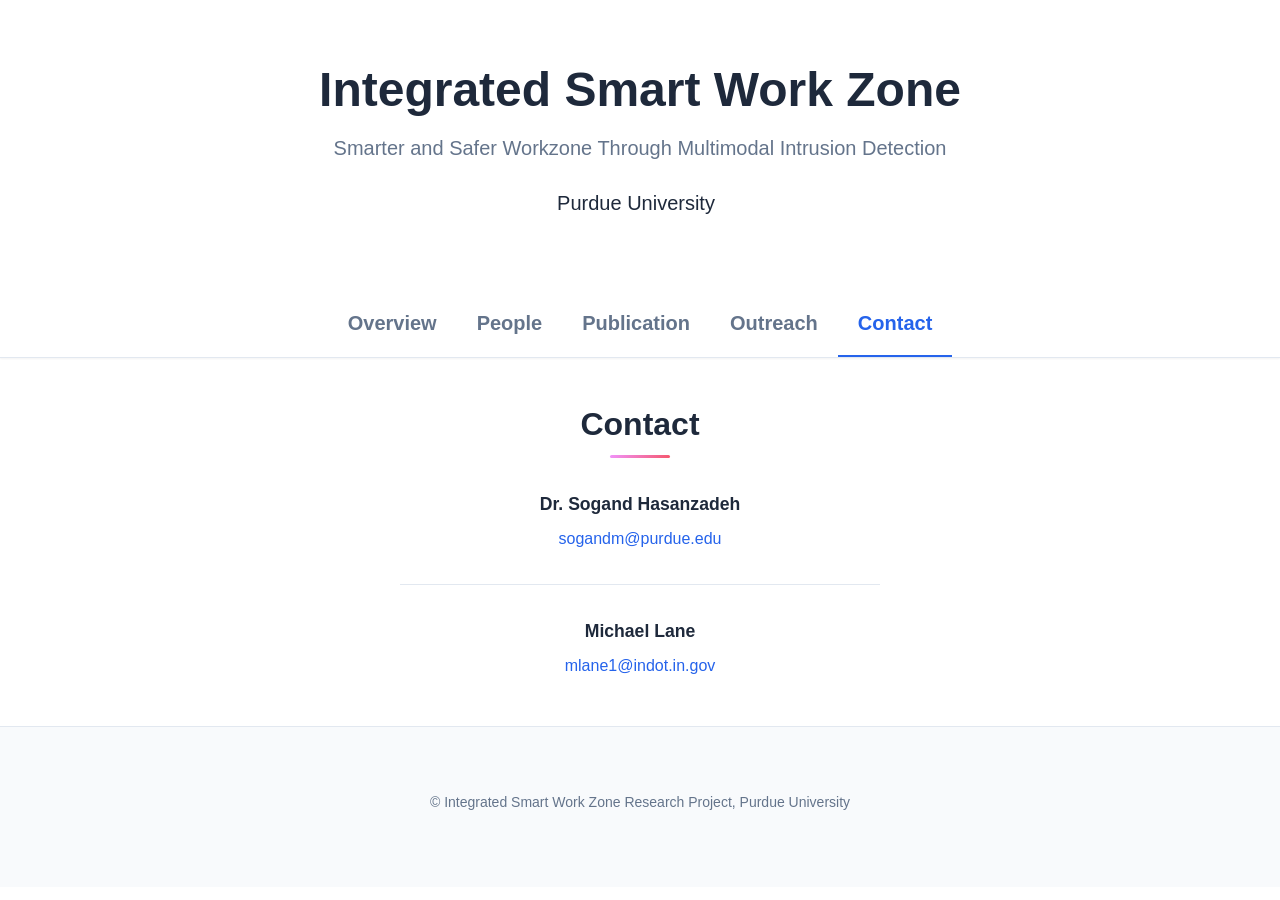
==== contact.html @ 28412de2 "Build the first draft; added overview, people, outreach, and contacts." ====
<!DOCTYPE html>
<html lang="en">
<head>
  <meta charset="utf-8">
  <meta name="description" content="Integrated Smart Work Zone — contact information.">
  <meta name="viewport" content="width=device-width, initial-scale=1">

  <title>Integrated Smart Work Zone | Contact</title>

  <link href="https://fonts.googleapis.com/css?family=Google+Sans|Noto+Sans|Castoro" rel="stylesheet">
  <link rel="stylesheet" href="./static/css/bulma.min.css">
  <link rel="stylesheet" href="./static/css/index.css">
</head>

<body>

  <section class="hero publication-header">
    <div class="hero-body">
      <div class="container is-max-desktop">
        <div class="columns is-centered">
          <div class="column has-text-centered">
            <h1 class="title is-1 publication-title">Integrated Smart Work Zone</h1>
            <p class="project-tagline is-size-5">Smarter and Safer Workzone Through Multimodal Intrusion Detection</p>
            <div class="is-size-5 publication-authors">
              <span class="author-block">Purdue University</span>
            </div>
          </div>
        </div>
      </div>
    </div>
  </section>

  <nav class="site-nav" aria-label="Main navigation">
    <div class="nav-container">
      <div class="tabs is-centered is-medium">
        <ul>
          <li><a href="index.html">Overview</a></li>
          <li><a href="people.html">People</a></li>
          <li><a href="publication.html">Publication</a></li>
          <li><a href="outreach.html">Outreach</a></li>
          <li class="is-active"><a href="contact.html">Contact</a></li>
        </ul>
      </div>
    </div>
  </nav>

  <section class="section page-section">
    <div class="container is-max-desktop">
      <div class="columns is-centered">
        <div class="column is-four-fifths">
          <h2 class="title is-3 has-text-centered">Contact</h2>
          <div class="content contact-list">
            <div class="contact-entry">
              <p class="contact-name">Dr. Sogand Hasanzadeh</p>
              <p><a href="mailto:sogandm@purdue.edu">sogandm@purdue.edu</a></p>
            </div>
            <div class="contact-entry">
              <p class="contact-name">Michael Lane</p>
              <p><a href="mailto:mlane1@indot.in.gov">mlane1@indot.in.gov</a></p>
            </div>
          </div>
        </div>
      </div>
    </div>
  </section>

  <footer class="footer">
    <div class="container is-max-desktop">
      <div class="content has-text-centered footer-copyright">
        <p>&copy; Integrated Smart Work Zone Research Project, Purdue University</p>
      </div>
    </div>
  </footer>

</body>
</html>
---- static/css/index.css ----
/* Modern CSS Variables for consistent theming */
:root {
  --primary-color: #2563eb;
  --primary-hover: #1d4ed8;
  --secondary-color: #64748b;
  --accent-color: #0ea5e9;
  --text-primary: #1e293b;
  --text-secondary: #64748b;
  --text-light: #94a3b8;
  --background-primary: #ffffff;
  --background-secondary: #f8fafc;
  --background-accent: #f1f5f9;
  --border-color: #e2e8f0;
  --shadow-sm: 0 1px 2px 0 rgb(0 0 0 / 0.05);
  --shadow-md: 0 4px 6px -1px rgb(0 0 0 / 0.1), 0 2px 4px -2px rgb(0 0 0 / 0.1);
  --shadow-lg: 0 10px 15px -3px rgb(0 0 0 / 0.1), 0 4px 6px -4px rgb(0 0 0 / 0.1);
  --shadow-xl: 0 20px 25px -5px rgb(0 0 0 / 0.1), 0 8px 10px -6px rgb(0 0 0 / 0.1);
  --gradient-primary: linear-gradient(135deg, #667eea 0%, #764ba2 100%);
  --gradient-accent: linear-gradient(135deg, #f093fb 0%, #f5576c 100%);
  --gradient-subtle: linear-gradient(135deg, #ffecd2 0%, #fcb69f 100%);
  --border-radius: 12px;
  --border-radius-lg: 16px;
  --transition: all 0.3s cubic-bezier(0.4, 0, 0.2, 1);
}

/* Site navigation */
.site-nav {
  background: var(--background-primary);
  border-bottom: 1px solid var(--border-color);
  position: sticky;
  top: 0;
  z-index: 100;
  box-shadow: var(--shadow-sm);
}

.site-nav .nav-container {
  max-width: 960px;
  margin: 0 auto;
  padding: 0 1.5rem;
}

.site-nav .tabs {
  margin-bottom: 0;
}

.site-nav .tabs ul {
  border-bottom: none;
  flex-wrap: wrap;
  justify-content: center;
}

.site-nav .tabs li {
  margin: 0;
}

.site-nav .tabs a {
  border-bottom: 3px solid transparent;
  color: var(--text-secondary);
  font-weight: 600;
  padding: 1rem 1.25rem;
  transition: var(--transition);
}

.site-nav .tabs a:hover {
  background: var(--background-secondary);
  border-bottom-color: var(--border-color);
  color: var(--primary-color);
}

.site-nav .tabs li.is-active a {
  border-bottom-color: var(--primary-color);
  color: var(--primary-color);
}

.page-section {
  padding: 3rem 1.5rem;
}

.overview-video {
  width: 100%;
  border-radius: var(--border-radius-lg);
  box-shadow: var(--shadow-xl);
  margin-top: 2rem;
}

.people-section-title {
  font-family: 'Inter', sans-serif !important;
  font-weight: 700 !important;
  color: var(--text-primary);
  margin: 2.5rem 0 1.5rem !important;
  text-align: center;
}

.people-grid {
  display: grid;
  grid-template-columns: repeat(auto-fill, minmax(160px, 1fr));
  gap: 1.5rem;
  margin-bottom: 1rem;
}

.people-card {
  text-align: center;
}

.people-card img {
  width: 100%;
  aspect-ratio: 4 / 5;
  object-fit: cover;
  border-radius: var(--border-radius);
  box-shadow: var(--shadow-md);
  border: 3px solid #C3982E;
}

.people-card .name {
  margin-top: 0.75rem;
  font-weight: 600;
  color: var(--text-primary);
  font-size: 0.95rem;
  line-height: 1.4;
}

.partners-logos {
  display: flex;
  flex-wrap: wrap;
  justify-content: center;
  align-items: center;
  gap: 2rem;
  margin: 2rem 0;
}

.partners-logos img {
  max-height: 90px;
  max-width: 260px;
  object-fit: contain;
}

.pub-list {
  list-style: none;
  margin: 0;
  padding: 0;
}

.pub-list > li {
  margin-bottom: 2rem;
  padding-bottom: 1.5rem;
  border-bottom: 1px solid var(--border-color);
}

.pub-list > li:last-child {
  border-bottom: none;
}

.pub-list .venue {
  font-weight: 700;
  color: var(--text-primary);
  margin-bottom: 0.5rem;
}

.pub-list .venue-type {
  font-weight: 600;
  text-decoration: underline;
}

.pub-list .entry {
  margin-left: 1.5rem;
  margin-top: 0.75rem;
  color: var(--text-secondary);
  line-height: 1.7;
}

.pub-list .highlight {
  color: #ef4444;
  font-weight: 600;
}

.outreach-list {
  list-style: disc;
  padding-left: 1.5rem;
}

.outreach-list li {
  margin-bottom: 1.5rem;
  color: var(--text-secondary);
  line-height: 1.7;
}

.outreach-list strong {
  color: var(--text-primary);
}

.contact-list {
  max-width: 480px;
  margin: 0 auto;
  text-align: center;
}

.contact-entry {
  margin-bottom: 2rem;
  padding-bottom: 2rem;
  border-bottom: 1px solid var(--border-color);
}

.contact-entry:last-child {
  margin-bottom: 0;
  padding-bottom: 0;
  border-bottom: none;
}

.contact-name {
  font-weight: 700;
  color: var(--text-primary);
  font-size: 1.1rem;
  margin-bottom: 0.5rem !important;
}

.contact-list a {
  color: var(--primary-color);
  text-decoration: none;
  font-weight: 500;
}

.contact-list a:hover {
  color: var(--primary-hover);
  text-decoration: underline;
}

/* Smooth scrolling for better UX */
html {
  scroll-behavior: smooth;
}

body {
  font-family: 'Inter', 'Segoe UI', -apple-system, BlinkMacSystemFont, sans-serif;
  color: var(--text-primary);
  line-height: 1.6;
  font-size: 16px;
  background-color: var(--background-primary);
  -webkit-font-smoothing: antialiased;
  -moz-osx-font-smoothing: grayscale;
}


/* Modern Button Styles */
.button {
  border-radius: var(--border-radius) !important;
  font-weight: 600 !important;
  transition: var(--transition) !important;
  border: 2px solid transparent !important;
  position: relative;
  overflow: hidden;
}

.button.is-dark {
  background: var(--text-primary) !important;
  border: none !important;
  color: white !important;
  box-shadow: var(--shadow-md);
}

.button.is-dark:hover {
  transform: translateY(-2px);
  box-shadow: var(--shadow-lg);
  background: var(--primary-color) !important;
}

.button.is-dark:active {
  transform: translateY(0);
  box-shadow: var(--shadow-md);
}

.footer .icon-link {
    font-size: 25px;
    color: var(--text-secondary);
    transition: var(--transition);
}

.footer .icon-link:hover {
    color: var(--primary-color);
    transform: translateY(-2px);
}

.link-block a {
    margin: 8px 4px;
}

.dnerf {
  font-variant: small-caps;
}


/* Hero Section Modernization */
.hero {
  position: relative;
  overflow: hidden;
}

.hero.is-light {
  background: var(--background-secondary);
  border-top: 1px solid var(--border-color);
  border-bottom: 1px solid var(--border-color);
}

.hero-body {
  padding: 4rem 1.5rem;
}

.teaser .hero-body {
  padding-top: 2rem;
  padding-bottom: 4rem;
}

.teaser {
  font-family: 'Inter', sans-serif;
}


/* Publication Content Styling */
.publication-title {
    font-family: 'Inter', sans-serif !important;
    font-weight: 800 !important;
    color: var(--text-primary) !important;
    margin-bottom: 2rem !important;
    line-height: 1.1 !important;
}

.publication-banner {
  max-height: 70vh;
  border-radius: var(--border-radius-lg);
  overflow: hidden;
  box-shadow: var(--shadow-xl);
  margin: 2rem 0;
}

.publication-banner video {
  position: relative;
  left: auto;
  top: auto;
  transform: none;
  object-fit: cover;
  width: 100%;
  height: 100%;
  border-radius: var(--border-radius-lg);
}

.publication-header .hero-body {
  padding: 4rem 1.5rem 3rem;
}

.project-tagline {
  color: var(--text-secondary);
  font-weight: 500;
  max-width: 720px;
  margin: -1rem auto 1.5rem !important;
  line-height: 1.5;
}

.footer-copyright {
  padding: 1rem 1.5rem 1.5rem;
  color: var(--text-light);
  font-size: 0.875rem;
}

.footer-copyright p {
  margin: 0;
}

@media screen and (max-width: 768px) {
  .project-tagline {
    font-size: 1rem !important;
  }
}

.publication-authors {
    font-family: 'Inter', sans-serif !important;
    font-weight: 500;
    margin-bottom: 1.5rem;
}

.publication-venue {
    color: var(--text-secondary);
    width: fit-content;
    font-weight: 600;
    background: var(--background-accent);
    padding: 0.5rem 1rem;
    border-radius: var(--border-radius);
    margin-top: 1rem;
    display: inline-block;
}

.publication-awards {
    color: #ef4444;
    width: fit-content;
    font-weight: 700;
    background: linear-gradient(135deg, #fef2f2, #fee2e2);
    padding: 0.5rem 1rem;
    border-radius: var(--border-radius);
    border-left: 4px solid #ef4444;
    margin-top: 1rem;
}

.publication-authors a {
   color: var(--primary-color) !important;
   text-decoration: none;
   font-weight: 600;
   transition: var(--transition);
   position: relative;
}

.publication-authors a::after {
    content: '';
    position: absolute;
    width: 0;
    height: 2px;
    bottom: -2px;
    left: 0;
    background: var(--gradient-accent);
    transition: var(--transition);
}

.publication-authors a:hover::after {
    width: 100%;
}

.publication-authors a:hover {
    color: var(--primary-hover) !important;
}

.author-block {
  display: inline-block;
  margin-right: 0.5rem;
}

.publication-banner img {
  border-radius: var(--border-radius-lg);
  box-shadow: var(--shadow-lg);
  transition: var(--transition);
}

.publication-banner img:hover {
  transform: scale(1.02);
  box-shadow: var(--shadow-xl);
}

/* Modern Video and Carousel Styling */
.publication-video {
    position: relative;
    width: 100%;
    height: 0;
    padding-bottom: 56.25%;
    overflow: hidden;
    border-radius: var(--border-radius-lg) !important;
    box-shadow: var(--shadow-xl);
    transition: var(--transition);
}

.publication-video:hover {
    transform: translateY(-4px);
    box-shadow: var(--shadow-xl);
}

.publication-video iframe {
    position: absolute;
    top: 0;
    left: 0;
    width: 100%;
    height: 100%;
    border-radius: var(--border-radius-lg);
}

.publication-body img {
  border-radius: var(--border-radius);
  box-shadow: var(--shadow-md);
  transition: var(--transition);
}

.publication-body img:hover {
  transform: translateY(-2px);
  box-shadow: var(--shadow-lg);
}

.results-carousel {
  overflow: hidden;
  padding: 1rem 0;
}

.results-carousel .item {
  margin: 1rem;
  overflow: hidden;
  padding: 1.5rem;
  font-size: 0;
  background: var(--background-primary);
  border-radius: var(--border-radius-lg);
  box-shadow: var(--shadow-md);
  transition: var(--transition);
  border: 1px solid var(--border-color);
}

.results-carousel .item:hover {
  transform: translateY(-4px);
  box-shadow: var(--shadow-lg);
}

.results-carousel .item img,
.results-carousel video {
  margin: 0;
  border-radius: var(--border-radius);
  width: 100%;
  height: auto;
}

.results-carousel .subtitle {
  font-size: 1rem !important;
  color: var(--text-secondary);
  margin-top: 1rem;
  font-weight: 500;
}

/* Pagination and Misc Improvements */
.slider-pagination .slider-page {
  background: var(--primary-color);
  border-radius: 50%;
  transition: var(--transition);
}

.slider-pagination .slider-page.is-active {
  background: var(--primary-hover);
  transform: scale(1.2);
}

.eql-cntrb { 
  font-size: 0.875rem;
  color: var(--text-light);
  font-style: italic;
}

/* Section Titles */
.title.is-3 {
  font-family: 'Inter', sans-serif !important;
  font-weight: 700 !important;
  color: var(--text-primary);
  margin-bottom: 2rem !important;
  position: relative;
  padding-bottom: 1rem;
}

.title.is-3::after {
  content: '';
  position: absolute;
  bottom: 0;
  left: 50%;
  transform: translateX(-50%);
  width: 60px;
  height: 3px;
  background: var(--gradient-accent);
  border-radius: 2px;
}

/* Content Improvements */
.content.has-text-justified {
  font-size: 1.1rem;
  line-height: 1.8;
  color: var(--text-secondary);
}

.content.has-text-justified p {
  margin-bottom: 1.5rem;
}

/* Footer Improvements */
.footer {
  background: var(--background-secondary);
  border-top: 1px solid var(--border-color);
  padding: 3rem 1.5rem;
}

.footer .content {
  color: var(--text-secondary);
  line-height: 1.7;
}

.footer a {
  color: var(--primary-color);
  text-decoration: none;
  transition: var(--transition);
}

.footer a:hover {
  color: var(--primary-hover);
  text-decoration: underline;
}

/* BibTeX Styling */
pre {
  background: var(--background-accent) !important;
  border: 1px solid var(--border-color) !important;
  border-radius: var(--border-radius) !important;
  padding: 1.5rem !important;
  font-size: 0.9rem !important;
  overflow-x: auto;
  box-shadow: var(--shadow-sm);
}

code {
  background: var(--background-accent) !important;
  color: var(--text-primary) !important;
  font-family: 'SF Mono', 'Monaco', 'Cascadia Code', 'Roboto Mono', monospace !important;
}

/* BibTeX Section Improvements */
.bibtex-header {
  display: flex;
  justify-content: space-between;
  align-items: center;
  margin-bottom: 1rem;
}

.copy-bibtex-btn {
  background: var(--primary-color);
  color: white;
  border: none;
  border-radius: var(--border-radius);
  padding: 0.75rem 1rem;
  font-size: 0.9rem;
  font-weight: 600;
  cursor: pointer;
  transition: var(--transition);
  display: inline-flex;
  align-items: center;
  gap: 0.5rem;
}

.copy-bibtex-btn:hover {
  background: var(--primary-hover);
  transform: translateY(-2px);
  box-shadow: var(--shadow-md);
}

.copy-bibtex-btn.copied {
  background: #10b981;
}

.copy-bibtex-btn.copied .copy-text::after {
  content: "ied!";
}

/* Scroll to Top Button */
.scroll-to-top {
  position: fixed;
  bottom: 2rem;
  right: 2rem;
  width: 50px;
  height: 50px;
  background: var(--primary-color);
  color: white;
  border: none;
  border-radius: 50%;
  cursor: pointer;
  opacity: 0;
  visibility: hidden;
  transition: var(--transition);
  z-index: 999;
  display: flex;
  align-items: center;
  justify-content: center;
  font-size: 1.2rem;
  box-shadow: var(--shadow-lg);
}

.scroll-to-top:hover {
  background: var(--primary-hover);
  transform: translateY(-3px);
  box-shadow: var(--shadow-xl);
}

.scroll-to-top.visible {
  opacity: 1;
  visibility: visible;
}


/* More Works Dropdown */
.more-works-container {
  position: fixed;
  top: 2rem;
  right: 2rem;
  z-index: 1000;
}

.more-works-btn {
  background: var(--background-primary);
  color: var(--text-primary);
  border: 2px solid var(--border-color);
  border-radius: var(--border-radius-lg);
  padding: 0.75rem 1.25rem;
  font-weight: 600;
  font-size: 0.9rem;
  box-shadow: var(--shadow-md);
  transition: var(--transition);
  cursor: pointer;
  text-decoration: none;
  display: inline-flex;
  align-items: center;
  gap: 0.5rem;
  font-family: 'Inter', sans-serif;
}

.more-works-btn:hover {
  transform: translateY(-2px);
  box-shadow: var(--shadow-lg);
  background: var(--background-secondary);
  border-color: var(--primary-color);
}

.more-works-btn .dropdown-arrow {
  transition: var(--transition);
  font-size: 0.8rem;
}

.more-works-btn.active .dropdown-arrow {
  transform: rotate(180deg);
}

.more-works-dropdown {
  position: absolute;
  top: calc(100% + 0.5rem);
  right: 0;
  width: 400px;
  max-width: 90vw;
  background: var(--background-primary);
  border: 1px solid var(--border-color);
  border-radius: var(--border-radius-lg);
  box-shadow: var(--shadow-xl);
  opacity: 0;
  visibility: hidden;
  transform: translateY(-10px);
  transition: var(--transition);
  max-height: 70vh;
  overflow-y: auto;
}

.more-works-dropdown.show {
  opacity: 1;
  visibility: visible;
  transform: translateY(0);
}

.dropdown-header {
  display: flex;
  justify-content: space-between;
  align-items: center;
  padding: 1.5rem 1.5rem 1rem;
  border-bottom: 1px solid var(--border-color);
}

.dropdown-header h4 {
  margin: 0;
  font-size: 1.1rem;
  font-weight: 700;
  color: var(--text-primary);
}

.close-btn {
  background: none;
  border: none;
  color: var(--text-secondary);
  cursor: pointer;
  padding: 0.5rem;
  border-radius: var(--border-radius);
  transition: var(--transition);
}

.close-btn:hover {
  background: var(--background-accent);
  color: var(--text-primary);
}

.works-list {
  padding: 1rem;
}

.work-item {
  display: flex;
  align-items: flex-start;
  justify-content: space-between;
  padding: 1rem;
  border-radius: var(--border-radius);
  text-decoration: none;
  color: inherit;
  transition: var(--transition);
  margin-bottom: 0.5rem;
}

.work-item:hover {
  background: var(--background-accent);
  transform: translateX(4px);
}

.work-info h5 {
  margin: 0 0 0.5rem 0;
  font-size: 1rem;
  font-weight: 500;
  color: var(--text-primary);
}

.work-info p {
  margin: 0 0 0.5rem 0;
  font-size: 0.9rem;
  color: var(--text-secondary);
  line-height: 1.4;
}

.work-venue {
  font-size: 0.8rem;
  color: var(--text-light);
  font-style: italic;
}

.work-item .fas {
  color: var(--text-light);
  font-size: 0.9rem;
  margin-top: 0.2rem;
  flex-shrink: 0;
}


/* Mobile Responsive Improvements */
@media screen and (max-width: 768px) {
  .hero-body {
    padding: 2rem 1rem;
  }
  
  .publication-header .hero-body {
    padding: 3rem 1rem 2rem;
  }
  
  .publication-title {
    font-size: 2.5rem !important;
    line-height: 1.2 !important;
    margin-bottom: 1.5rem !important;
  }
  
  .publication-authors {
    font-size: 1rem !important;
  }
  
  .button {
    margin: 0.25rem !important;
    font-size: 0.875rem !important;
    padding: 0.75rem 1rem !important;
  }
  
  .more-works-container {
    bottom: 2rem;
    right: 1rem;
    top: auto;
  }
  
  .more-works-btn {
    padding: 0.6rem 1rem;
    font-size: 0.8rem;
  }
  
  .more-works-dropdown {
    width: calc(100vw - 2rem);
    right: -1rem;
    bottom: calc(100% + 0.5rem);
    top: auto;
  }
  
  .results-carousel .item {
    margin: 0.5rem;
    padding: 1rem;
  }
  
  .teaser .hero-body {
    padding: 1rem;
  }
  
  .content.has-text-justified {
    font-size: 1rem;
  }
}

@media screen and (max-width: 480px) {
  .publication-title {
    font-size: 2rem !important;
  }
  
  .hero-body {
    padding: 1.5rem 0.75rem;
  }
  
  .more-works-container {
    position: fixed;
    bottom: 2rem;
    right: 1rem;
    z-index: 1000;
  }
  
  .more-works-btn {
    padding: 0.5rem 0.75rem;
    font-size: 0.75rem;
  }
  
  .more-works-dropdown {
    position: absolute;
    bottom: calc(100% + 0.5rem);
    right: 0;
    width: calc(100vw - 2rem);
    max-width: 90vw;
  }
  
  .link-block {
    display: block;
    margin-bottom: 0.5rem;
  }
  
  .button {
    width: 100%;
    justify-content: center;
  }
}

/* Tablet Responsive */
@media screen and (min-width: 769px) and (max-width: 1024px) {
  .hero-body {
    padding: 3rem 2rem;
  }
  
  .publication-header .hero-body {
    padding: 4rem 2rem 3rem;
  }
}

/* Animation for page load */
@keyframes fadeInUp {
  from {
    opacity: 0;
    transform: translateY(30px);
  }
  to {
    opacity: 1;
    transform: translateY(0);
  }
}

.hero, .section {
  animation: fadeInUp 0.6s ease-out;
}

/* Improved focus states for accessibility */
.button:focus,
.related-works-btn:focus,
a:focus {
  outline: 2px solid var(--primary-color);
  outline-offset: 2px;
}


/* Print styles */
@media print {
  .more-works-container {
    display: none;
  }
  
  .hero, .section {
    animation: none;
  }
  
  .button {
    background: transparent !important;
    color: var(--text-primary) !important;
    box-shadow: none !important;
  }
}
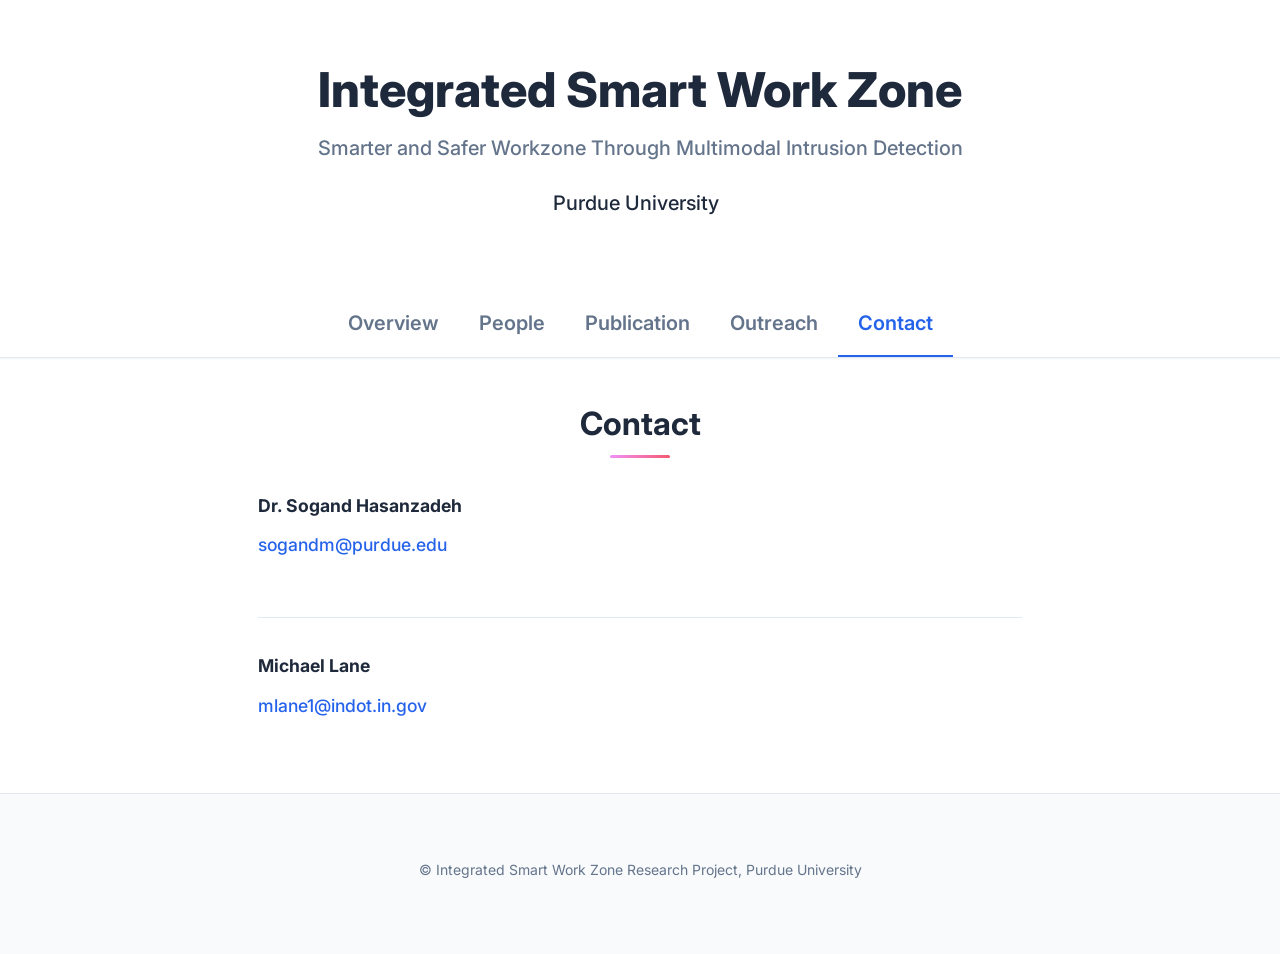
==== commit d6643f2f: "Fixed people page layhout." ====
--- a/contact.html
+++ b/contact.html
@@ -2,14 +2,22 @@
 <html lang="en">
 <head>
   <meta charset="utf-8">
+  <script>
+    (function () {
+      if (location.pathname.indexOf('/SmartWorkzone_Page') === 0) {
+        document.write('<base href="/SmartWorkzone_Page/">');
+      }
+    })();
+  </script>
   <meta name="description" content="Integrated Smart Work Zone — contact information.">
   <meta name="viewport" content="width=device-width, initial-scale=1">
 
   <title>Integrated Smart Work Zone | Contact</title>
 
+  <link href="https://fonts.googleapis.com/css2?family=Inter:wght@400;500;600;700;800&display=swap" rel="stylesheet">
   <link href="https://fonts.googleapis.com/css?family=Google+Sans|Noto+Sans|Castoro" rel="stylesheet">
-  <link rel="stylesheet" href="./static/css/bulma.min.css">
-  <link rel="stylesheet" href="./static/css/index.css">
+  <link rel="stylesheet" href="static/css/bulma.min.css">
+  <link rel="stylesheet" href="static/css/index.css">
 </head>
 
 <body>
@@ -49,7 +57,7 @@
       <div class="columns is-centered">
         <div class="column is-four-fifths">
           <h2 class="title is-3 has-text-centered">Contact</h2>
-          <div class="content contact-list">
+          <div class="content contact-list has-text-justified">
             <div class="contact-entry">
               <p class="contact-name">Dr. Sogand Hasanzadeh</p>
               <p><a href="mailto:sogandm@purdue.edu">sogandm@purdue.edu</a></p>
--- a/static/css/index.css
+++ b/static/css/index.css
@@ -93,7 +93,7 @@
 
 .people-grid {
   display: grid;
-  grid-template-columns: repeat(auto-fill, minmax(160px, 1fr));
+  grid-template-columns: repeat(auto-fill, minmax(180px, 1fr));
   gap: 1.5rem;
   margin-bottom: 1rem;
 }
@@ -189,9 +189,7 @@
 }
 
 .contact-list {
-  max-width: 480px;
-  margin: 0 auto;
-  text-align: center;
+  text-align: left;
 }
 
 .contact-entry {
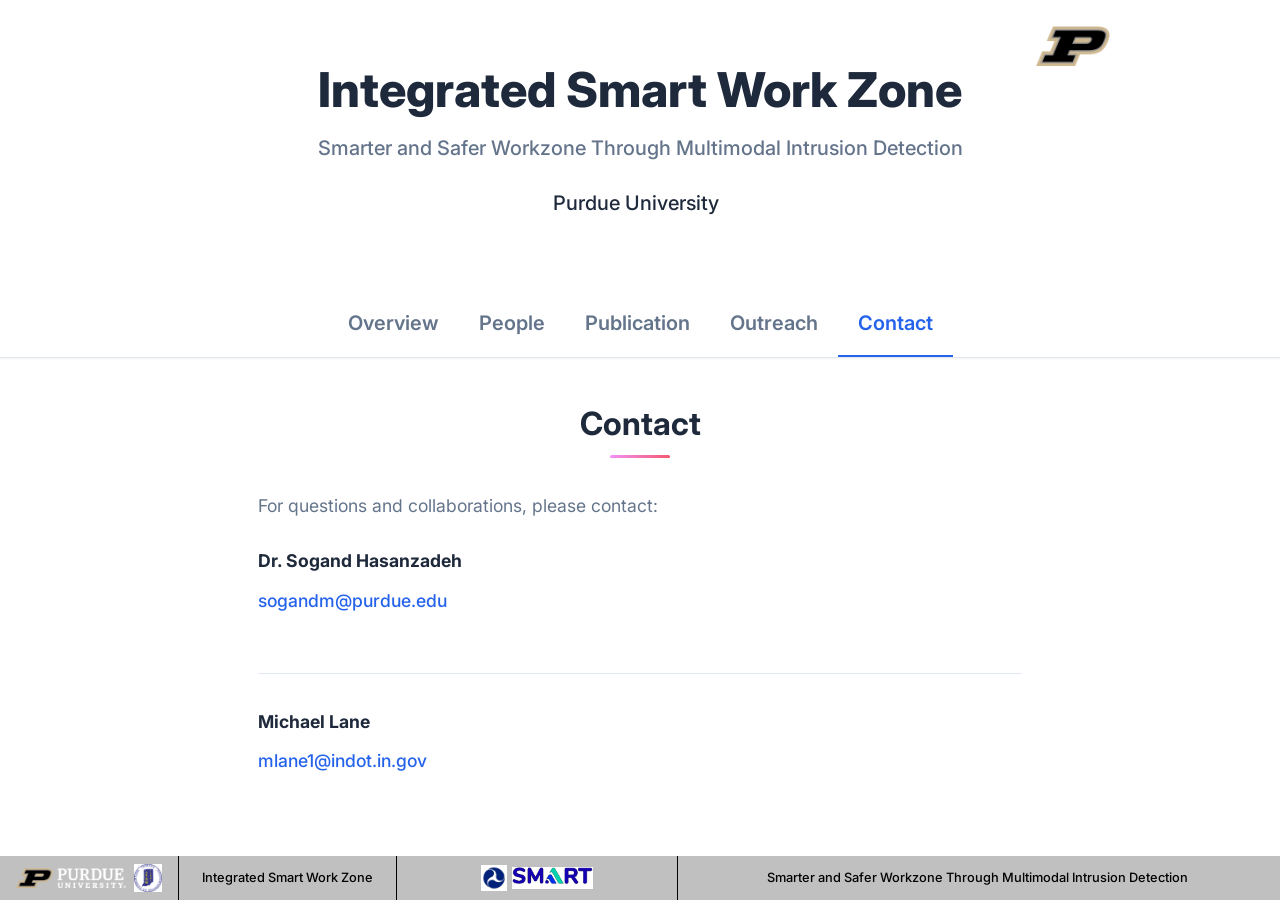
==== commit 51c941d9: "Add funding agencies; add footnotes; Fix pub page and add links" ====
--- a/contact.html
+++ b/contact.html
@@ -23,6 +23,9 @@
 <body>
 
   <section class="hero publication-header">
+    <a class="purdue-logo-link" href="https://www.purdue.edu/" target="_blank" rel="noopener noreferrer">
+      <img class="purdue-logo" src="static/images/purdue-logo.png" alt="Purdue University">
+    </a>
     <div class="hero-body">
       <div class="container is-max-desktop">
         <div class="columns is-centered">
@@ -58,6 +61,7 @@
         <div class="column is-four-fifths">
           <h2 class="title is-3 has-text-centered">Contact</h2>
           <div class="content contact-list has-text-justified">
+            <p class="contact-intro">For questions and collaborations, please contact:</p>
             <div class="contact-entry">
               <p class="contact-name">Dr. Sogand Hasanzadeh</p>
               <p><a href="mailto:sogandm@purdue.edu">sogandm@purdue.edu</a></p>
@@ -72,10 +76,23 @@
     </div>
   </section>
 
-  <footer class="footer">
-    <div class="container is-max-desktop">
-      <div class="content has-text-centered footer-copyright">
-        <p>&copy; Integrated Smart Work Zone Research Project, Purdue University</p>
+  <footer class="site-footer-bar" role="contentinfo">
+    <div class="site-footer-bar__scroll">
+      <div class="site-footer-bar__inner">
+        <div class="site-footer-bar__section site-footer-bar__logos">
+          <img class="site-footer-bar__logo site-footer-bar__logo--purdue" src="static/images/purdue-logo.png" alt="Purdue University">
+          <img class="site-footer-bar__logo site-footer-bar__logo--indot" src="static/images/funding/indot.png" alt="Indiana Department of Transportation">
+        </div>
+        <div class="site-footer-bar__section site-footer-bar__project">
+          <p class="site-footer-bar__text">Integrated Smart Work Zone</p>
+        </div>
+        <div class="site-footer-bar__section site-footer-bar__funding">
+          <img class="site-footer-bar__logo site-footer-bar__logo--usdot" src="static/images/funding/usdot.png" alt="U.S. Department of Transportation">
+          <img class="site-footer-bar__logo site-footer-bar__logo--smart" src="static/images/funding/smart.png" alt="USDOT SMART Grant Program">
+        </div>
+        <div class="site-footer-bar__section site-footer-bar__tagline">
+          <p class="site-footer-bar__text">Smarter and Safer Workzone Through Multimodal Intrusion Detection</p>
+        </div>
       </div>
     </div>
   </footer>
--- a/static/css/index.css
+++ b/static/css/index.css
@@ -74,6 +74,7 @@
 
 .page-section {
   padding: 3rem 1.5rem;
+  flex: 1 0 auto;
 }
 
 .overview-video {
@@ -134,6 +135,31 @@
   object-fit: contain;
 }
 
+.funding-section-title {
+  text-align: center;
+  margin-top: 2.5rem !important;
+}
+
+.funding-logos {
+  justify-content: center;
+  background: transparent;
+}
+
+.funding-logos img {
+  max-height: 100px;
+  max-width: 220px;
+  background: transparent;
+}
+
+.pub-section-title {
+  text-align: left;
+}
+
+.contact-intro {
+  color: var(--text-secondary);
+  margin-bottom: 1.5rem !important;
+}
+
 .pub-list {
   list-style: none;
   margin: 0;
@@ -168,6 +194,25 @@
   line-height: 1.7;
 }
 
+.pub-list .entry p {
+  margin: 0 0 0.4rem;
+}
+
+.pub-list .entry p:last-child {
+  margin-bottom: 0;
+}
+
+.pub-list .entry a {
+  color: var(--primary-color);
+  text-decoration: none;
+  font-weight: 500;
+}
+
+.pub-list .entry a:hover {
+  color: var(--primary-hover);
+  text-decoration: underline;
+}
+
 .pub-list .highlight {
   color: #ef4444;
   font-weight: 600;
@@ -186,6 +231,31 @@
 
 .outreach-list strong {
   color: var(--text-primary);
+}
+
+.outreach-item {
+  margin-bottom: 2.5rem;
+}
+
+.outreach-item p {
+  margin-bottom: 0.35rem;
+}
+
+.outreach-event {
+  font-weight: 700;
+  color: var(--text-primary);
+  margin-bottom: 0.5rem !important;
+}
+
+.outreach-item:last-child {
+  margin-bottom: 0;
+}
+
+.outreach-item img {
+  border-radius: var(--border-radius-lg);
+  box-shadow: var(--shadow-md);
+  margin-top: 1rem;
+  width: 100%;
 }
 
 .contact-list {
@@ -235,6 +305,9 @@
   background-color: var(--background-primary);
   -webkit-font-smoothing: antialiased;
   -moz-osx-font-smoothing: grayscale;
+  min-height: 100vh;
+  display: flex;
+  flex-direction: column;
 }
 
 
@@ -340,6 +413,29 @@
   border-radius: var(--border-radius-lg);
 }
 
+.publication-header {
+  position: relative;
+}
+
+.purdue-logo-link {
+  position: absolute;
+  top: 1.25rem;
+  right: 1.5rem;
+  z-index: 10;
+  line-height: 0;
+}
+
+.purdue-logo-link:hover {
+  opacity: 0.85;
+}
+
+.purdue-logo {
+  height: 52px;
+  width: auto;
+  max-width: 220px;
+  object-fit: contain;
+}
+
 .publication-header .hero-body {
   padding: 4rem 1.5rem 3rem;
 }
@@ -352,19 +448,131 @@
   line-height: 1.5;
 }
 
-.footer-copyright {
-  padding: 1rem 1.5rem 1.5rem;
-  color: var(--text-light);
-  font-size: 0.875rem;
-}
-
-.footer-copyright p {
+/* Site footer bar (footnote) */
+.site-footer-bar {
+  background: #c0c0c0;
+  padding: 0 !important;
+  margin-top: auto;
+  flex-shrink: 0;
+  border-top: none;
+}
+
+.site-footer-bar__inner {
+  display: flex;
+  align-items: stretch;
+  width: 100%;
+  min-height: 44px;
+}
+
+.site-footer-bar__section {
+  display: flex;
+  align-items: center;
+  justify-content: center;
+  gap: 0.5rem;
+  padding: 0.4rem 0.85rem;
+  border-right: 1px solid #000;
+  flex-shrink: 0;
+}
+
+.site-footer-bar__section:last-child {
+  border-right: none;
+}
+
+.site-footer-bar__logos {
+  flex: 0 0 auto;
+  padding-left: 1rem;
+  padding-right: 1rem;
+}
+
+.site-footer-bar__project {
+  flex: 0 0 17%;
+  min-width: 11rem;
+}
+
+.site-footer-bar__funding {
+  flex: 0 0 22%;
+  min-width: 10rem;
+  gap: 0.35rem;
+}
+
+.site-footer-bar__tagline {
+  flex: 1 1 auto;
+  min-width: 12rem;
+  padding-right: 1rem;
+}
+
+.site-footer-bar__text {
+  font-family: 'Inter', sans-serif;
+  font-size: clamp(0.7rem, 1vw, 0.9rem);
+  font-weight: 500;
+  color: #000;
+  text-align: center;
+  line-height: 1.25;
   margin: 0;
+}
+
+.site-footer-bar__logo {
+  display: block;
+  object-fit: contain;
+  flex-shrink: 0;
+}
+
+.site-footer-bar__logo--purdue {
+  height: 22px;
+  width: auto;
+  max-width: 110px;
+}
+
+.site-footer-bar__logo--indot {
+  height: 28px;
+  width: auto;
+  max-width: 32px;
+}
+
+.site-footer-bar__logo--usdot {
+  height: 26px;
+  width: auto;
+  max-width: 28px;
+}
+
+.site-footer-bar__logo--smart {
+  height: 22px;
+  width: auto;
+  max-width: 88px;
+}
+
+@media screen and (max-width: 900px) {
+  .site-footer-bar__scroll {
+    overflow-x: auto;
+    -webkit-overflow-scrolling: touch;
+  }
+
+  .site-footer-bar__inner {
+    min-width: 52rem;
+  }
+
+  .site-footer-bar__text {
+    font-size: 0.75rem;
+  }
 }
 
 @media screen and (max-width: 768px) {
   .project-tagline {
     font-size: 1rem !important;
+  }
+
+  .purdue-logo-link {
+    top: 0.75rem;
+    right: 0.75rem;
+  }
+
+  .purdue-logo {
+    height: 36px;
+    max-width: 160px;
+  }
+
+  .publication-header .hero-body {
+    padding-top: 3.5rem;
   }
 }
 
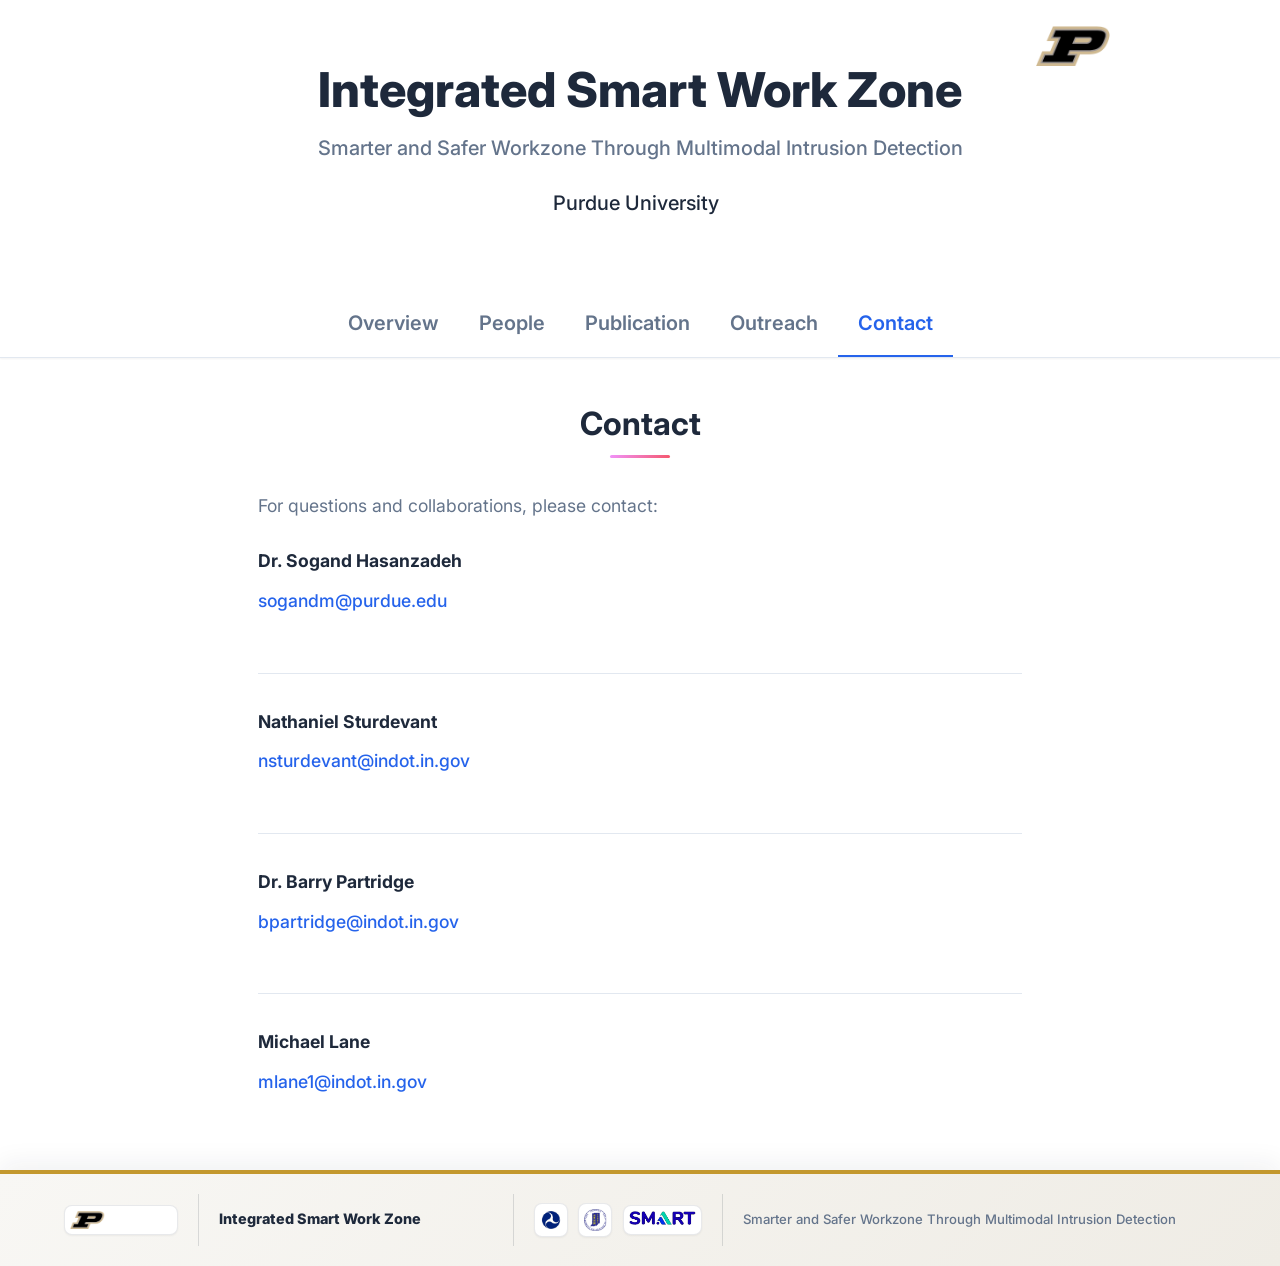
==== commit 03fc5d6c: "Updated video; added keywords; added posters; added contacts; waiting for outreaches and pub info." ====
--- a/contact.html
+++ b/contact.html
@@ -67,6 +67,14 @@
               <p><a href="mailto:sogandm@purdue.edu">sogandm@purdue.edu</a></p>
             </div>
             <div class="contact-entry">
+              <p class="contact-name">Nathaniel Sturdevant</p>
+              <p><a href="mailto:nsturdevant@indot.in.gov">nsturdevant@indot.in.gov</a></p>
+            </div>
+            <div class="contact-entry">
+              <p class="contact-name">Dr. Barry Partridge</p>
+              <p><a href="mailto:bpartridge@indot.in.gov">bpartridge@indot.in.gov</a></p>
+            </div>
+            <div class="contact-entry">
               <p class="contact-name">Michael Lane</p>
               <p><a href="mailto:mlane1@indot.in.gov">mlane1@indot.in.gov</a></p>
             </div>
@@ -81,13 +89,13 @@
       <div class="site-footer-bar__inner">
         <div class="site-footer-bar__section site-footer-bar__logos">
           <img class="site-footer-bar__logo site-footer-bar__logo--purdue" src="static/images/purdue-logo.png" alt="Purdue University">
-          <img class="site-footer-bar__logo site-footer-bar__logo--indot" src="static/images/funding/indot.png" alt="Indiana Department of Transportation">
         </div>
         <div class="site-footer-bar__section site-footer-bar__project">
           <p class="site-footer-bar__text">Integrated Smart Work Zone</p>
         </div>
         <div class="site-footer-bar__section site-footer-bar__funding">
           <img class="site-footer-bar__logo site-footer-bar__logo--usdot" src="static/images/funding/usdot.png" alt="U.S. Department of Transportation">
+          <img class="site-footer-bar__logo site-footer-bar__logo--indot" src="static/images/funding/indot.png" alt="Indiana Department of Transportation">
           <img class="site-footer-bar__logo site-footer-bar__logo--smart" src="static/images/funding/smart.png" alt="USDOT SMART Grant Program">
         </div>
         <div class="site-footer-bar__section site-footer-bar__tagline">
--- a/static/css/index.css
+++ b/static/css/index.css
@@ -84,6 +84,86 @@
   margin-top: 2rem;
 }
 
+/* Overview key capabilities */
+.key-capabilities {
+  margin: 2.75rem 0 1rem;
+}
+
+.key-capabilities__grid {
+  display: flex;
+  flex-wrap: wrap;
+  justify-content: center;
+  gap: 0.75rem;
+  margin: 0;
+  padding: 0;
+  list-style: none;
+}
+
+.key-capability-card {
+  --capability-color: #d97706;
+  --capability-background: #fffbeb;
+  padding: 0.65rem 1rem;
+  background: var(--capability-background);
+  border: 2px solid var(--capability-color);
+  border-radius: 8px;
+  box-shadow: var(--shadow-sm);
+  transition: var(--transition);
+}
+
+.key-capability-card:hover {
+  transform: translateY(-3px);
+  box-shadow: var(--shadow-md);
+}
+
+.key-capability-card h4 {
+  margin: 0;
+  color: var(--capability-color);
+  font-size: 0.95rem;
+  font-weight: 700;
+  line-height: 1.25;
+  text-align: center;
+}
+
+.key-capability-card:nth-child(2) {
+  --capability-color: #c2410c;
+  --capability-background: #fff7ed;
+}
+
+.key-capability-card:nth-child(3) {
+  --capability-color: #0284c7;
+  --capability-background: #f0f9ff;
+}
+
+.key-capability-card:nth-child(4) {
+  --capability-color: #0369a1;
+  --capability-background: #e0f2fe;
+}
+
+.key-capability-card:nth-child(5) {
+  --capability-color: #dc2626;
+  --capability-background: #fef2f2;
+}
+
+.key-capability-card:nth-child(6) {
+  --capability-color: #b91c1c;
+  --capability-background: #fff1f2;
+}
+
+.key-capability-card:nth-child(7) {
+  --capability-color: #a16207;
+  --capability-background: #fefce8;
+}
+
+.key-capability-card:nth-child(8) {
+  --capability-color: #1e3a8a;
+  --capability-background: #eff6ff;
+}
+
+.key-capability-card:nth-child(9) {
+  --capability-color: #ea580c;
+  --capability-background: #fff7ed;
+}
+
 .people-section-title {
   font-family: 'Inter', sans-serif !important;
   font-weight: 700 !important;
@@ -216,6 +296,63 @@
 .pub-list .highlight {
   color: #ef4444;
   font-weight: 600;
+}
+
+.publication-poster {
+  width: 100%;
+  margin: 1.75rem auto 0 !important;
+  text-align: center;
+}
+
+.publication-poster--portrait {
+  max-width: 640px;
+}
+
+.publication-poster > a {
+  display: block;
+  overflow: hidden;
+  background: #fff;
+  border: 1px solid var(--border-color);
+  border-radius: var(--border-radius);
+  box-shadow: var(--shadow-md);
+  transition: var(--transition);
+}
+
+.publication-poster > a:hover {
+  transform: translateY(-3px);
+  box-shadow: var(--shadow-xl);
+}
+
+.publication-poster img {
+  display: block;
+  width: 100%;
+  height: auto;
+  margin: 0;
+}
+
+.publication-poster figcaption {
+  margin-top: 0.85rem;
+}
+
+.publication-poster__link {
+  display: inline-flex;
+  align-items: center;
+  justify-content: center;
+  padding: 0.55rem 0.9rem;
+  color: var(--primary-color) !important;
+  background: var(--background-accent);
+  border: 1px solid var(--border-color);
+  border-radius: 8px;
+  font-size: 0.9rem;
+  font-weight: 700 !important;
+  text-decoration: none !important;
+  transition: var(--transition);
+}
+
+.publication-poster__link:hover {
+  color: #fff !important;
+  background: var(--primary-color);
+  border-color: var(--primary-color);
 }
 
 .outreach-list {
@@ -450,28 +587,36 @@
 
 /* Site footer bar (footnote) */
 .site-footer-bar {
-  background: #c0c0c0;
+  background: linear-gradient(135deg, #f8f7f4 0%, #efece5 100%);
   padding: 0 !important;
   margin-top: auto;
   flex-shrink: 0;
-  border-top: none;
+  border-top: 4px solid #c3982e;
+  box-shadow: 0 -8px 24px rgb(30 41 59 / 0.06);
+}
+
+.site-footer-bar__scroll {
+  width: 100%;
 }
 
 .site-footer-bar__inner {
-  display: flex;
-  align-items: stretch;
-  width: 100%;
-  min-height: 44px;
+  display: grid;
+  grid-template-columns: auto minmax(11rem, 0.8fr) auto minmax(17rem, 1.25fr);
+  align-items: center;
+  width: min(100%, 1200px);
+  min-height: 92px;
+  margin: 0 auto;
+  padding: 1rem 1.5rem;
 }
 
 .site-footer-bar__section {
   display: flex;
   align-items: center;
   justify-content: center;
-  gap: 0.5rem;
-  padding: 0.4rem 0.85rem;
-  border-right: 1px solid #000;
-  flex-shrink: 0;
+  min-height: 52px;
+  gap: 0.75rem;
+  padding: 0.35rem 1.25rem;
+  border-right: 1px solid rgb(30 41 59 / 0.14);
 }
 
 .site-footer-bar__section:last-child {
@@ -479,80 +624,102 @@
 }
 
 .site-footer-bar__logos {
-  flex: 0 0 auto;
-  padding-left: 1rem;
-  padding-right: 1rem;
+  justify-content: flex-start;
+  padding-left: 0;
 }
 
 .site-footer-bar__project {
-  flex: 0 0 17%;
-  min-width: 11rem;
+  justify-content: flex-start;
 }
 
 .site-footer-bar__funding {
-  flex: 0 0 22%;
-  min-width: 10rem;
-  gap: 0.35rem;
+  gap: 0.65rem;
 }
 
 .site-footer-bar__tagline {
-  flex: 1 1 auto;
-  min-width: 12rem;
-  padding-right: 1rem;
+  justify-content: flex-start;
+  padding-right: 0;
 }
 
 .site-footer-bar__text {
   font-family: 'Inter', sans-serif;
-  font-size: clamp(0.7rem, 1vw, 0.9rem);
+  font-size: 0.82rem;
+  font-weight: 600;
+  color: var(--text-primary);
+  text-align: left;
+  line-height: 1.45;
+  margin: 0;
+}
+
+.site-footer-bar__project .site-footer-bar__text {
+  font-size: 0.9rem;
+  font-weight: 800;
+}
+
+.site-footer-bar__tagline .site-footer-bar__text {
+  color: var(--text-secondary);
   font-weight: 500;
-  color: #000;
-  text-align: center;
-  line-height: 1.25;
-  margin: 0;
 }
 
 .site-footer-bar__logo {
   display: block;
   object-fit: contain;
   flex-shrink: 0;
+  background: #fff;
+  border: 1px solid rgb(30 41 59 / 0.1);
+  border-radius: 8px;
+  box-shadow: var(--shadow-sm);
+  padding: 0.3rem;
 }
 
 .site-footer-bar__logo--purdue {
-  height: 22px;
+  height: 30px;
   width: auto;
-  max-width: 110px;
+  max-width: 145px;
 }
 
 .site-footer-bar__logo--indot {
-  height: 28px;
+  height: 34px;
   width: auto;
-  max-width: 32px;
+  max-width: 38px;
 }
 
 .site-footer-bar__logo--usdot {
-  height: 26px;
+  height: 34px;
   width: auto;
-  max-width: 28px;
+  max-width: 38px;
 }
 
 .site-footer-bar__logo--smart {
-  height: 22px;
+  height: 30px;
   width: auto;
-  max-width: 88px;
+  max-width: 105px;
 }
 
 @media screen and (max-width: 900px) {
-  .site-footer-bar__scroll {
-    overflow-x: auto;
-    -webkit-overflow-scrolling: touch;
-  }
-
   .site-footer-bar__inner {
-    min-width: 52rem;
+    grid-template-columns: 1fr 1fr;
+    padding: 0.75rem 1rem;
+  }
+
+  .site-footer-bar__section {
+    justify-content: center;
+    min-height: 60px;
+    padding: 0.65rem 1rem;
+    border-bottom: 1px solid rgb(30 41 59 / 0.12);
+  }
+
+  .site-footer-bar__section:nth-child(2) {
+    border-right: none;
+  }
+
+  .site-footer-bar__section:nth-child(3),
+  .site-footer-bar__section:nth-child(4) {
+    border-bottom: none;
   }
 
   .site-footer-bar__text {
-    font-size: 0.75rem;
+    text-align: center;
   }
 }
 
@@ -573,6 +740,23 @@
 
   .publication-header .hero-body {
     padding-top: 3.5rem;
+  }
+}
+
+@media screen and (max-width: 520px) {
+  .site-footer-bar__inner {
+    grid-template-columns: 1fr;
+  }
+
+  .site-footer-bar__section,
+  .site-footer-bar__section:nth-child(2),
+  .site-footer-bar__section:nth-child(3) {
+    border-right: none;
+    border-bottom: 1px solid rgb(30 41 59 / 0.12);
+  }
+
+  .site-footer-bar__section:last-child {
+    border-bottom: none;
   }
 }
 
@@ -1179,6 +1363,3 @@
     box-shadow: none !important;
   }
 }
-
-
-
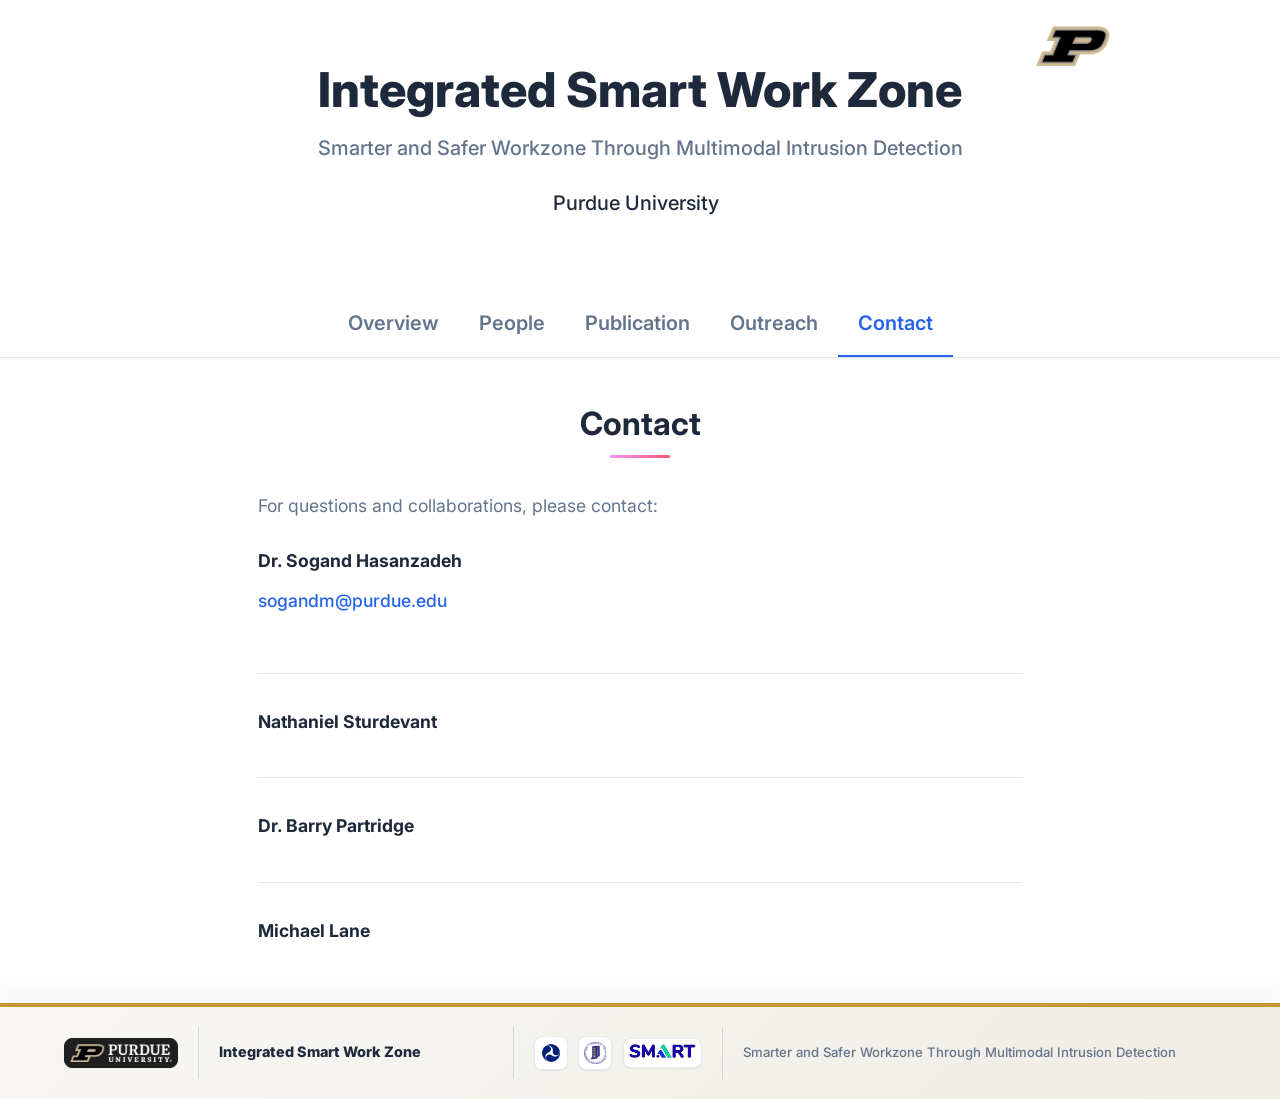
==== commit e350da8b: "Move partners to overview; delete INDOT people emails;" ====
--- a/contact.html
+++ b/contact.html
@@ -68,15 +68,12 @@
             </div>
             <div class="contact-entry">
               <p class="contact-name">Nathaniel Sturdevant</p>
-              <p><a href="mailto:nsturdevant@indot.in.gov">nsturdevant@indot.in.gov</a></p>
             </div>
             <div class="contact-entry">
               <p class="contact-name">Dr. Barry Partridge</p>
-              <p><a href="mailto:bpartridge@indot.in.gov">bpartridge@indot.in.gov</a></p>
             </div>
             <div class="contact-entry">
               <p class="contact-name">Michael Lane</p>
-              <p><a href="mailto:mlane1@indot.in.gov">mlane1@indot.in.gov</a></p>
             </div>
           </div>
         </div>
--- a/static/css/index.css
+++ b/static/css/index.css
@@ -676,6 +676,8 @@
   height: 30px;
   width: auto;
   max-width: 145px;
+  background: #1f1f1f;
+  border-color: #1f1f1f;
 }
 
 .site-footer-bar__logo--indot {
